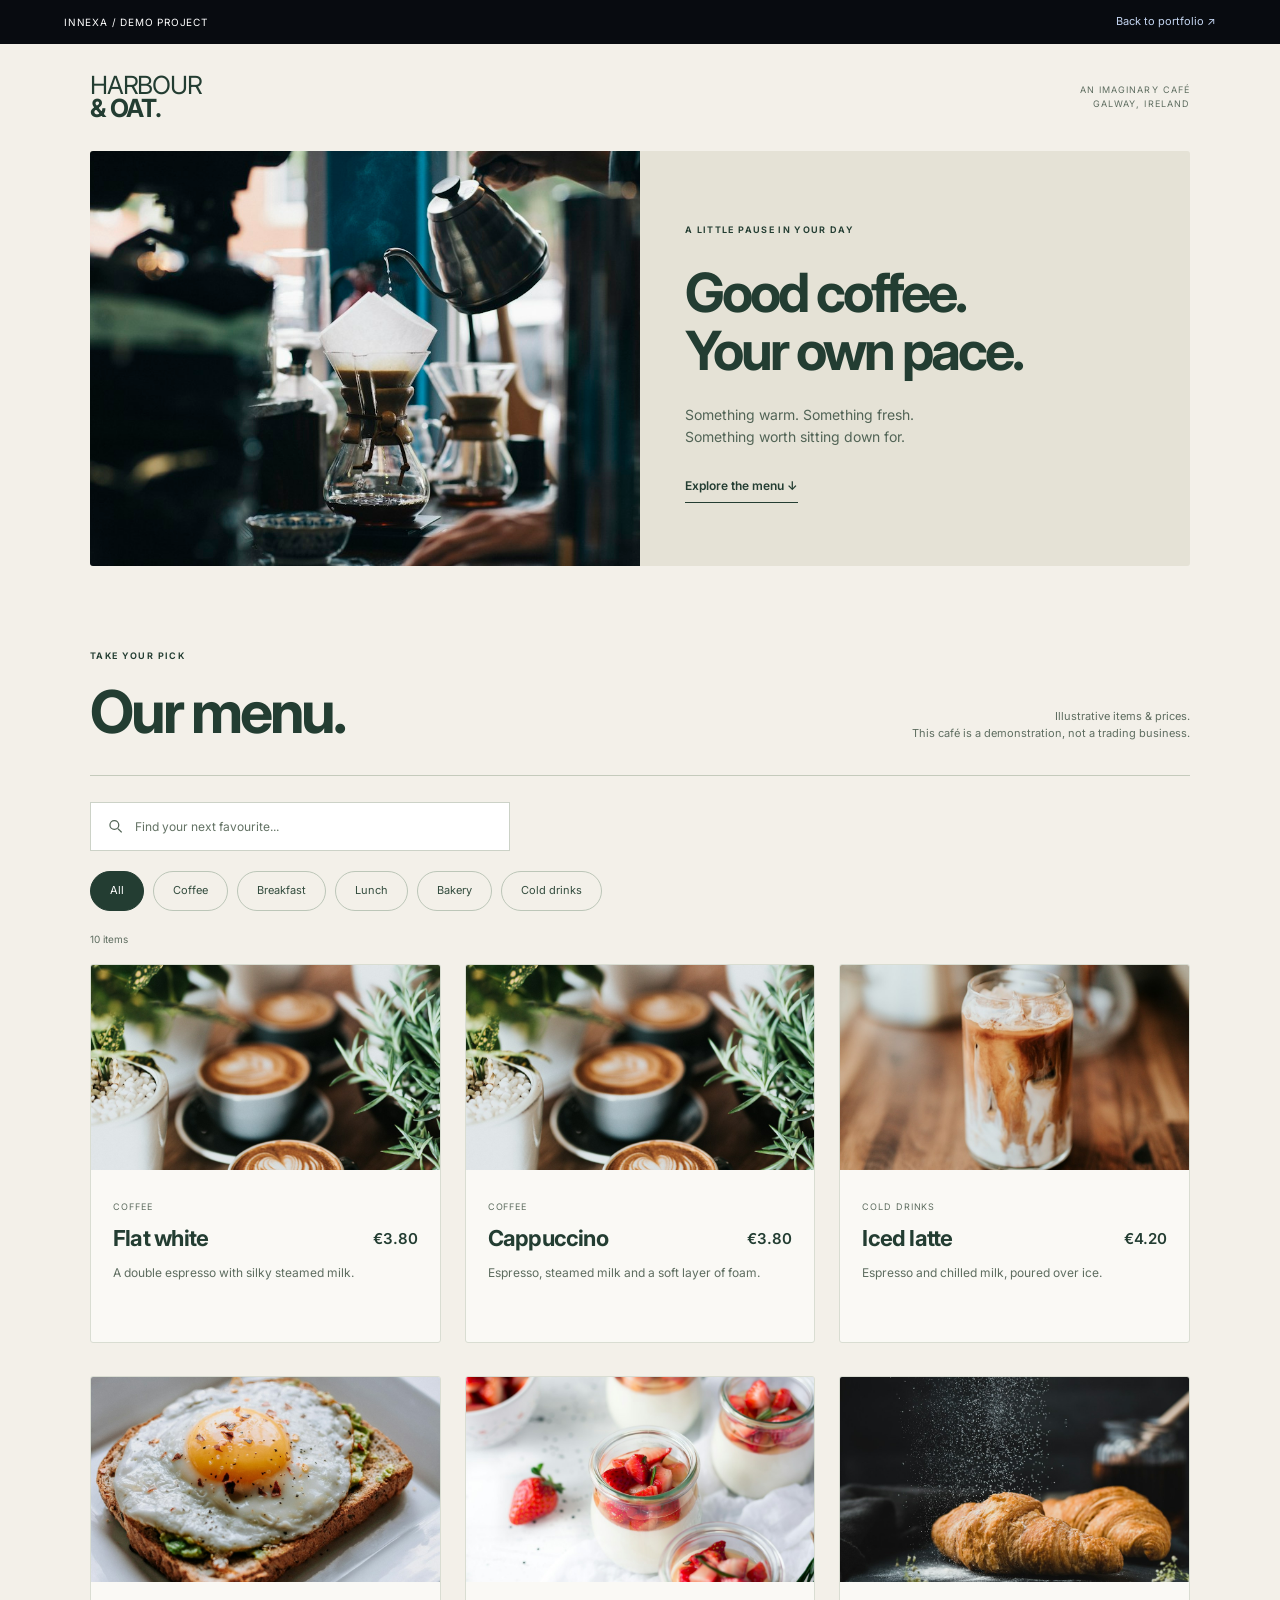
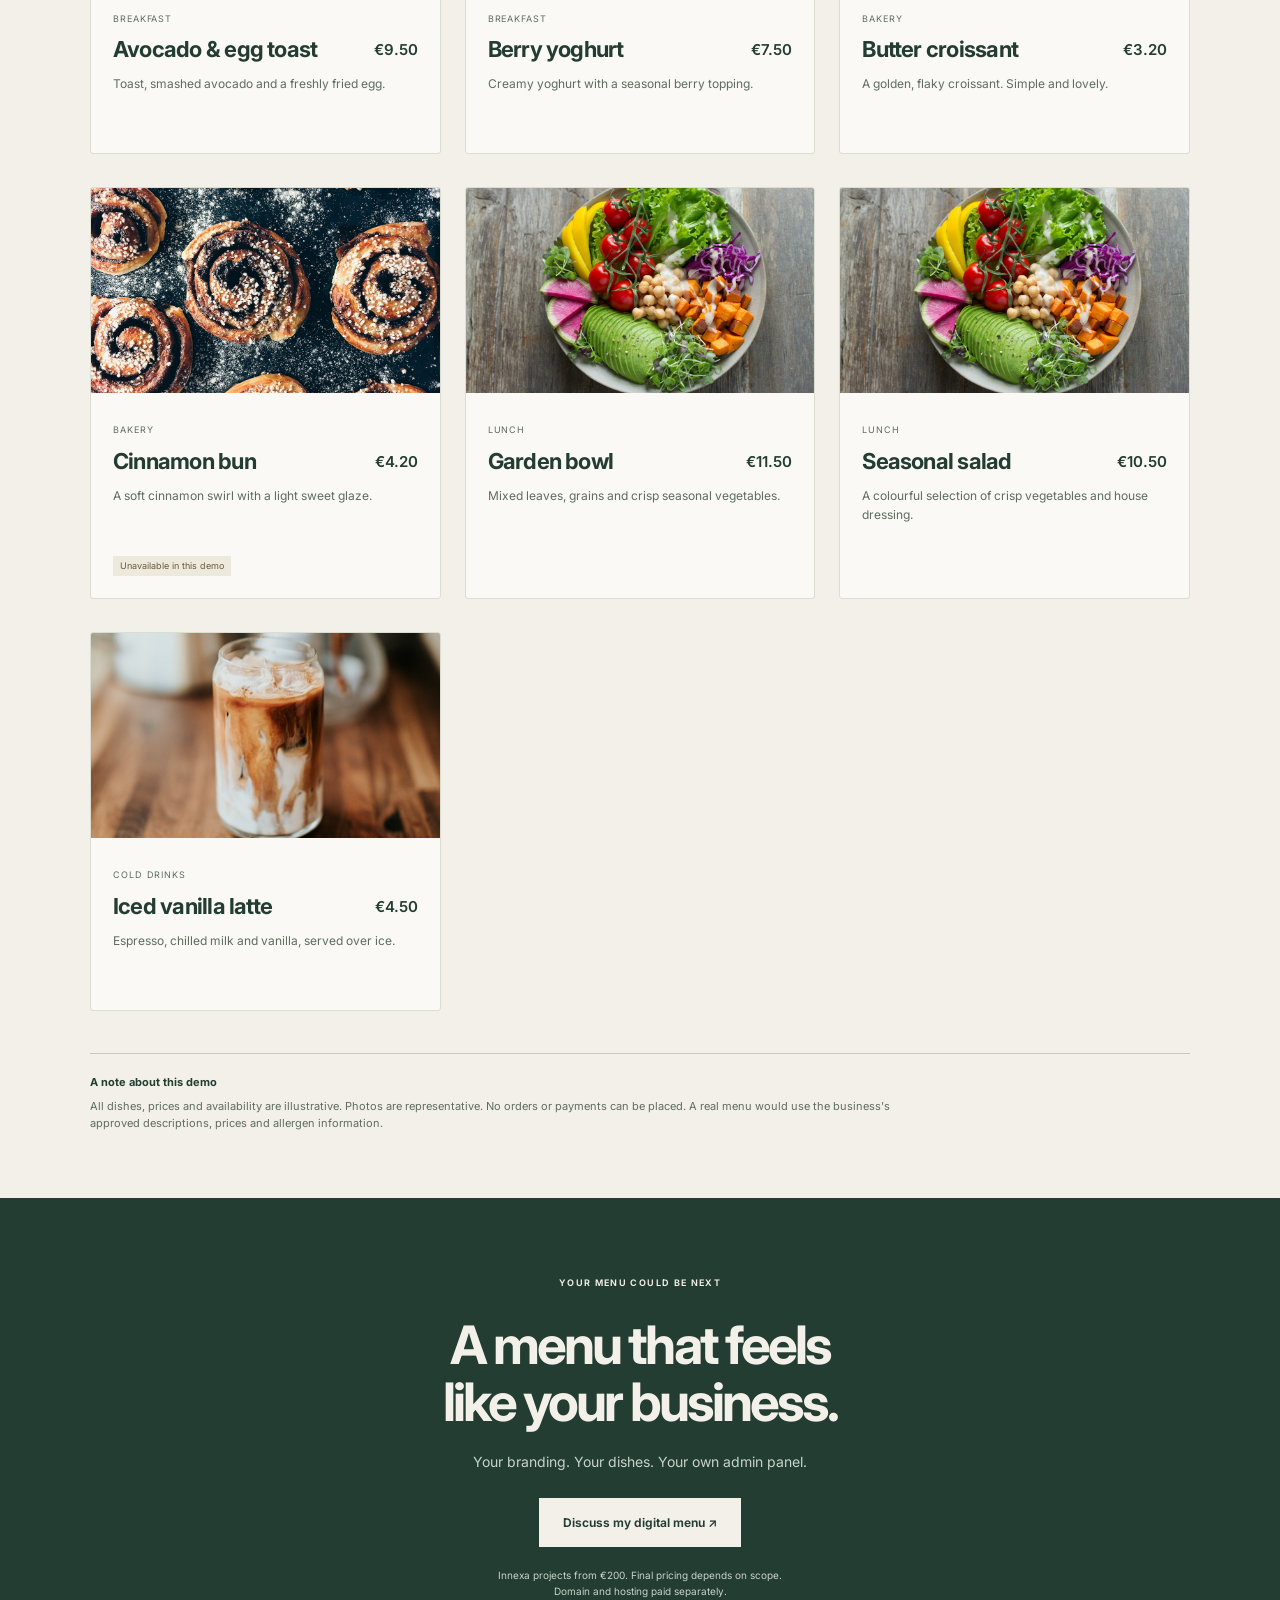
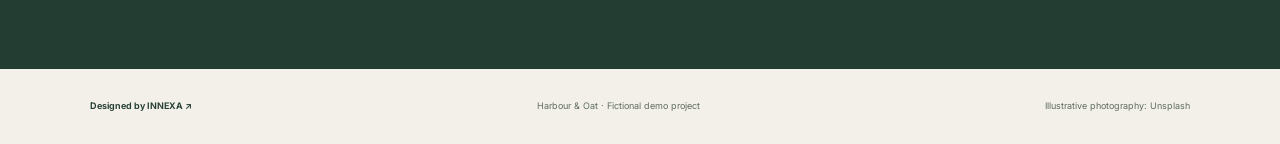
==== menu.html @ e9f26f2a "Add Innexa Galway portfolio, menu demo and sales materials" ====
<!doctype html><html lang="en-IE"><head><meta charset="utf-8"><meta name="viewport" content="width=device-width,initial-scale=1"><title>Harbour &amp; Oat | Innexa Digital Menu Demo</title><meta name="description" content="Try an illustrative café menu by Innexa. Browse dishes, filter categories and search. Demo project only."><meta name="theme-color" content="#f3f0e9"><link rel="icon" href="assets/favicon.svg" type="image/svg+xml"><link rel="stylesheet" href="menu.css"><script src="menu.js" defer></script></head><body>
<a class="skip" href="#menu">Skip to menu</a>
<div class="demo-banner"><span>INNEXA / DEMO PROJECT</span><a href="index.html">Back to portfolio ↗</a></div>
<header class="cafe-header"><a href="menu.html" class="cafe-logo" aria-label="Harbour and Oat demo home">HARBOUR<br><b>&amp; OAT.</b></a><span>AN IMAGINARY CAFÉ<br>GALWAY, IRELAND</span></header>
<main><section class="cafe-hero"><img src="assets/cafe.jpg" width="900" height="600" alt="A café table with coffee, illustrative photography"><div><span class="kicker">A LITTLE PAUSE IN YOUR DAY</span><h1>Good coffee.<br>Your own pace.</h1><p>Something warm. Something fresh.<br>Something worth sitting down for.</p><a href="#menu">Explore the menu ↓</a></div></section>
<section id="menu" class="menu-section"><div class="menu-heading"><div><span class="kicker">TAKE YOUR PICK</span><h2>Our menu.</h2></div><p>Illustrative items &amp; prices.<br>This café is a demonstration, not a trading business.</p></div>
<div class="controls"><label class="search-label" for="search"><span class="sr-only">Search the menu</span><svg viewBox="0 0 24 24" aria-hidden="true"><circle cx="10" cy="10" r="6"/><path d="m15 15 5 5"/></svg><input type="search" id="search" placeholder="Find your next favourite..." autocomplete="off"></label><div class="categories" role="group" aria-label="Filter menu by category"><button type="button" data-category="All" aria-pressed="true">All</button><button type="button" data-category="Coffee" aria-pressed="false">Coffee</button><button type="button" data-category="Breakfast" aria-pressed="false">Breakfast</button><button type="button" data-category="Lunch" aria-pressed="false">Lunch</button><button type="button" data-category="Bakery" aria-pressed="false">Bakery</button><button type="button" data-category="Cold drinks" aria-pressed="false">Cold drinks</button></div></div>
<p id="result-count" class="result-count" aria-live="polite"></p><div id="menu-grid" class="menu-grid"></div><div id="empty" class="empty" hidden><h3>No matches this time.</h3><p>Try another dish or choose a different category.</p><button type="button" id="clear">Clear search &amp; filters</button></div><noscript><p>Please enable JavaScript to browse this interactive demonstration. Our portfolio and contact details remain available from the link above.</p></noscript>
<div class="menu-note"><b>A note about this demo</b><p>All dishes, prices and availability are illustrative. Photos are representative. No orders or payments can be placed. A real menu would use the business's approved descriptions, prices and allergen information.</p></div></section>
<section class="cafe-cta"><span class="kicker">YOUR MENU COULD BE NEXT</span><h2>A menu that feels<br>like your business.</h2><p>Your branding. Your dishes. Your own admin panel.</p><a class="cafe-button" href="https://wa.me/5519995203113?text=Hi%20Otavio%2C%20I%20tried%20your%20menu%20demo%20and%20would%20like%20a%20quote%20for%20my%20business.">Discuss my digital menu ↗</a><small>Innexa projects from €200. Final pricing depends on scope.<br>Domain and hosting paid separately.</small></section></main>
<footer class="cafe-footer"><a href="index.html">Designed by INNEXA ↗</a><span>Harbour &amp; Oat · Fictional demo project</span><span>Illustrative photography: Unsplash</span></footer>
</body></html>
---- menu.css ----
@font-face{font-family:Innexa;src:url('assets/Inter.ttf') format('truetype');font-weight:100 900;font-display:swap}
*{box-sizing:border-box}html{scroll-behavior:smooth;scroll-padding-top:25px}body{margin:0;background:#f3f0e9;color:#233d32;font-family:Innexa,Arial,sans-serif;line-height:1.6;-webkit-font-smoothing:antialiased}a{color:inherit;text-decoration:none}button,input{font:inherit}a:focus-visible,button:focus-visible,input:focus-visible{outline:3px solid #0869ff;outline-offset:5px}img{display:block;width:100%;object-fit:cover}h1,h2,h3,p{margin:0}h1,h2,h3{line-height:1.07;letter-spacing:-.055em}button{cursor:pointer}
.demo-banner{background:#080b10;color:#fff;padding:13px 5%;display:flex;align-items:center;justify-content:space-between;font-size:10px;letter-spacing:.08em}.demo-banner>a{font-size:11px;color:#c4d5f1;letter-spacing:0}.cafe-header{width:min(1100px,90%);margin:auto;display:flex;justify-content:space-between;align-items:center;padding-block:30px}.cafe-logo{font-size:25px;line-height:.95;letter-spacing:-.05em}.cafe-header>span{font-size:9px;letter-spacing:.12em;text-align:right;color:#5e6d60}
.cafe-hero{position:relative;width:min(1100px,90%);margin:0 auto 75px;display:grid;grid-template-columns:1fr 1fr;background:#e5e2d6;min-height:415px;border-radius:3px;overflow:hidden}.cafe-hero>img{height:100%;min-height:415px}.cafe-hero>div{padding:55px 45px;align-self:center}.kicker{font-size:9px;letter-spacing:.15em;font-weight:650}.cafe-hero h1{font-size:54px;margin:24px 0}.cafe-hero p{font-size:14px;color:#526456}.cafe-hero a{font-size:12px;font-weight:600;display:inline-block;margin-top:28px;border-bottom:1px solid #233d32;padding-bottom:6px}
.menu-section{width:min(1100px,90%);margin:auto}.menu-heading{display:flex;align-items:flex-end;justify-content:space-between;gap:25px;margin-bottom:32px}.menu-heading h2{font-size:59px;margin-top:13px}.menu-heading>p{font-size:11px;color:#5e6d60;text-align:right;max-width:280px}.controls{padding:26px 0 20px;border-top:1px solid #c4cabc}.search-label{display:flex;align-items:center;background:#fff;border:1px solid #ccd2c7;padding:0 16px;gap:10px;max-width:420px}.search-label svg{fill:none;stroke:#526456;stroke-width:1.7;width:19px;height:19px}.search-label input{border:0;background:transparent;color:#233d32;padding:14px 0;min-width:0;width:100%;font-size:12px;outline-offset:10px}.search-label input::placeholder{color:#637264}.categories{display:flex;gap:9px;flex-wrap:wrap;margin-top:20px}.categories button{background:transparent;color:#334c3e;padding:10px 19px;border:1px solid #bcc6b8;border-radius:30px;font-size:11px;min-height:40px}.categories button[aria-pressed=true]{background:#233d32;color:#fff;border-color:#233d32}.categories button:hover{border-color:#233d32}.result-count{font-size:10px;color:#5e6d60;margin:0 0 17px}
.menu-grid{display:grid;grid-template-columns:repeat(3,1fr);gap:33px 24px}.menu-card{background:#faf9f5;border:1px solid #d9ddd2;border-radius:3px;overflow:hidden}.menu-card img{height:205px}.card-body{padding:22px}.card-category{font-size:9px;letter-spacing:.1em;text-transform:uppercase;color:#5e6d60}.card-heading{display:flex;justify-content:space-between;gap:12px;align-items:flex-start;margin-top:9px}.card-heading h3{font-size:22px;letter-spacing:-.035em}.card-heading .price{font-size:15px;white-space:nowrap;font-weight:600;line-height:1.6}.card-body p{font-size:12px;color:#5e6d60;margin-top:12px;min-height:57px}.unavailable{display:inline-block;font-size:9px;background:#eee9dd;color:#685c3b;padding:3px 7px;margin-top:13px}.menu-note{margin-block:42px 65px;border-top:1px solid #c4cabc;padding-top:20px;font-size:11px;color:#5e6d60}.menu-note b{color:#233d32}.menu-note p{margin-top:6px;max-width:820px}
.cafe-cta{background:#233d32;color:#f3f0e9;text-align:center;padding:70px 20px}.cafe-cta h2{font-size:53px;margin:24px 0 20px}.cafe-cta p{font-size:14px;color:#c8d4ca}.cafe-button{display:inline-block;background:#f3f0e9;color:#233d32;padding:15px 24px;font-size:12px;font-weight:650;margin-top:25px}.cafe-cta small{display:block;font-size:10px;color:#c8d4ca;margin-top:20px}.cafe-footer{width:min(1100px,90%);margin:auto;display:flex;justify-content:space-between;gap:20px;padding:30px 0;font-size:9px;color:#5e6d60}.cafe-footer>a{font-weight:650;color:#233d32}
.empty{text-align:center;padding:60px 15px}.empty h3{font-size:28px}.empty p{margin:15px 0;color:#5e6d60;font-size:13px}.empty button{border:1px solid #233d32;padding:12px 20px;background:#233d32;color:#fff;font-size:12px}.sr-only{position:absolute;width:1px;height:1px;padding:0;margin:-1px;overflow:hidden;clip:rect(0,0,0,0);white-space:nowrap;border:0}.skip{position:absolute;top:-100px;background:white;color:black;padding:10px;z-index:10}.skip:focus{top:10px}[hidden]{display:none!important}
@media(max-width:850px){.cafe-hero>div{padding:30px}.cafe-hero h1{font-size:43px}.menu-grid{grid-template-columns:repeat(2,1fr)}.menu-card img{height:210px}}
@media(max-width:550px){.demo-banner{font-size:8px;padding:13px 5%}.demo-banner>a{font-size:10px}.cafe-header{padding-block:25px}.cafe-hero{display:flex;flex-direction:column;margin-bottom:50px}.cafe-hero>img{height:220px;min-height:0}.cafe-hero>div{padding:32px 27px;width:100%}.cafe-hero h1{font-size:44px;margin:17px 0}.cafe-hero p{font-size:13px}.cafe-hero a{margin-top:20px}.menu-heading{display:block}.menu-heading h2{font-size:49px}.menu-heading>p{text-align:left;max-width:none;font-size:10px;margin-top:18px}.controls{padding-top:20px}.categories{gap:7px}.categories button{font-size:10px;padding:9px 15px}.menu-grid{grid-template-columns:1fr;gap:22px}.menu-card{display:grid;grid-template-columns:115px 1fr}.menu-card img{height:100%;min-height:180px}.card-body{padding:18px 16px}.card-heading{display:block}.card-heading h3{font-size:23px}.card-heading .price{font-size:14px;margin-top:6px;display:block}.card-body p{font-size:11px;min-height:0;margin-top:9px}.menu-note{margin-bottom:45px}.cafe-cta{padding-block:55px}.cafe-cta h2{font-size:39px}.cafe-footer{flex-wrap:wrap;gap:10px}.cafe-footer>span:last-child{width:100%}}
@media(prefers-reduced-motion:reduce){html{scroll-behavior:auto}}
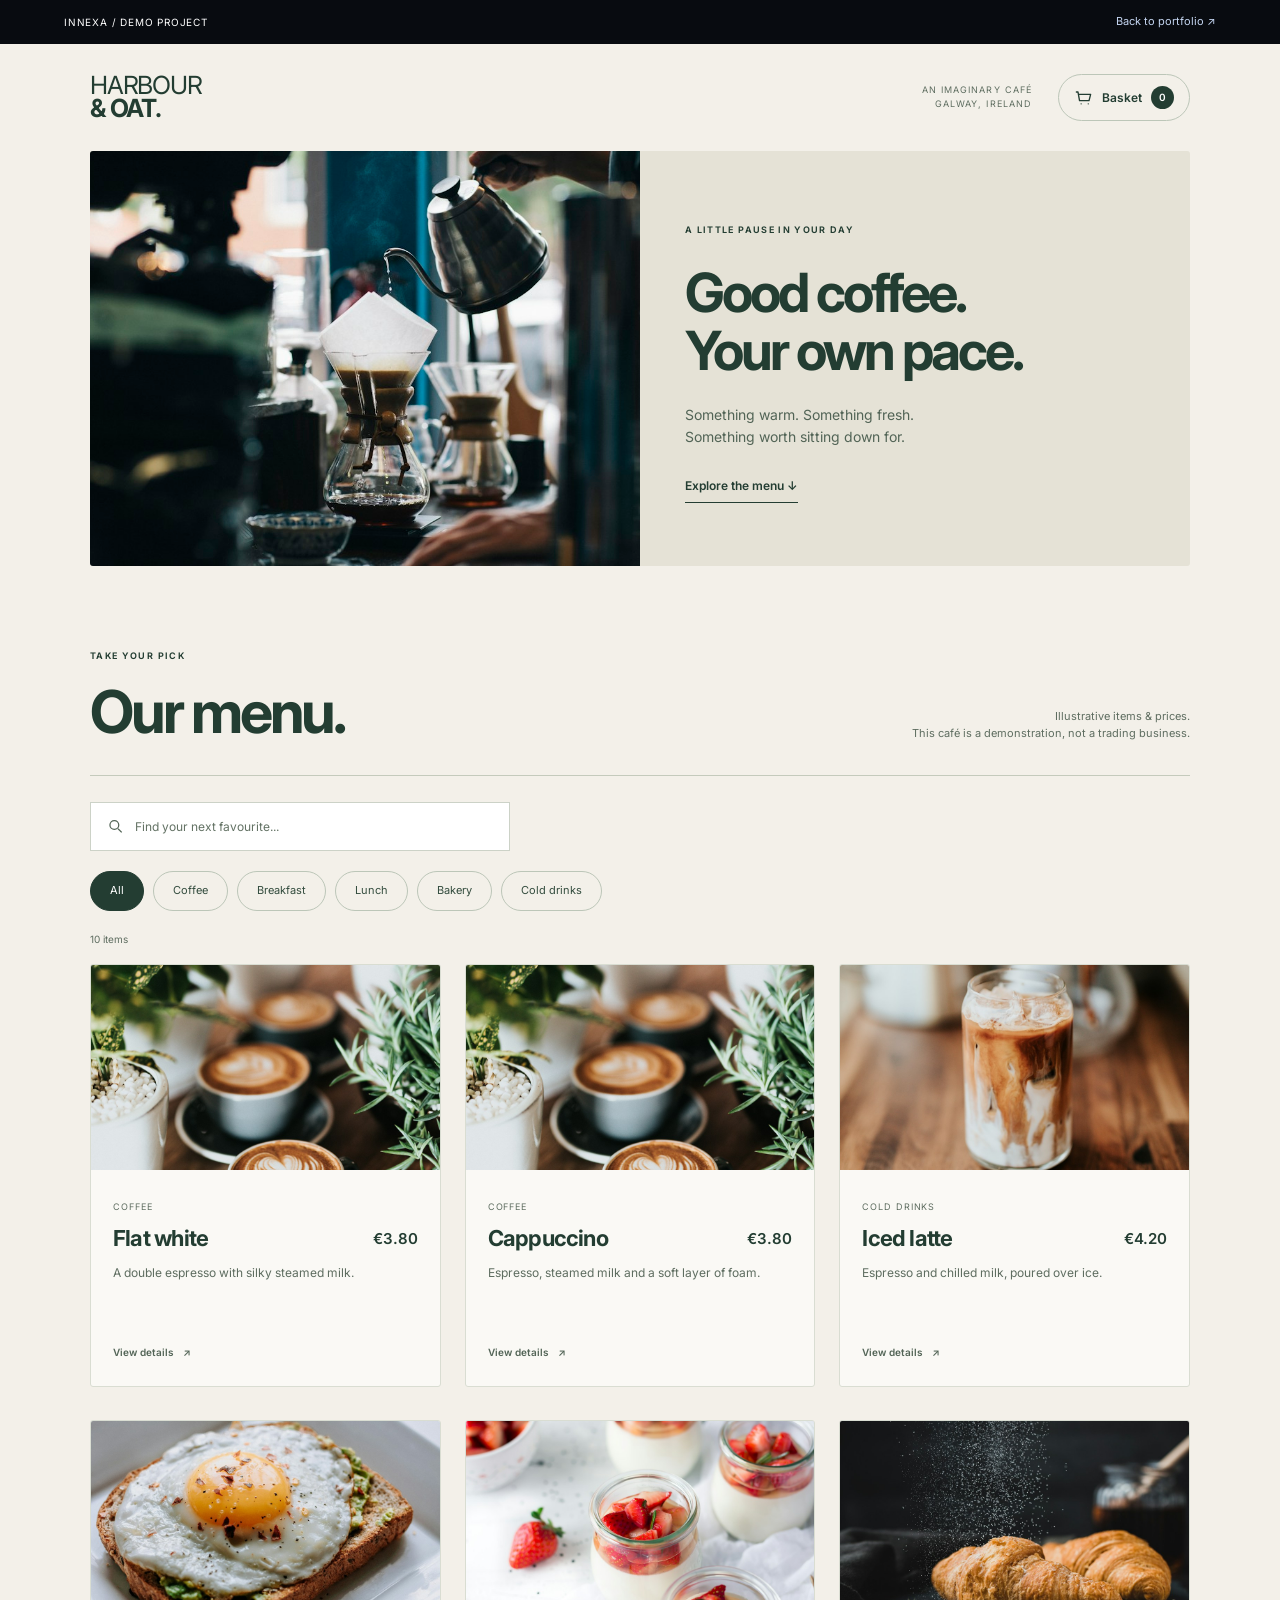
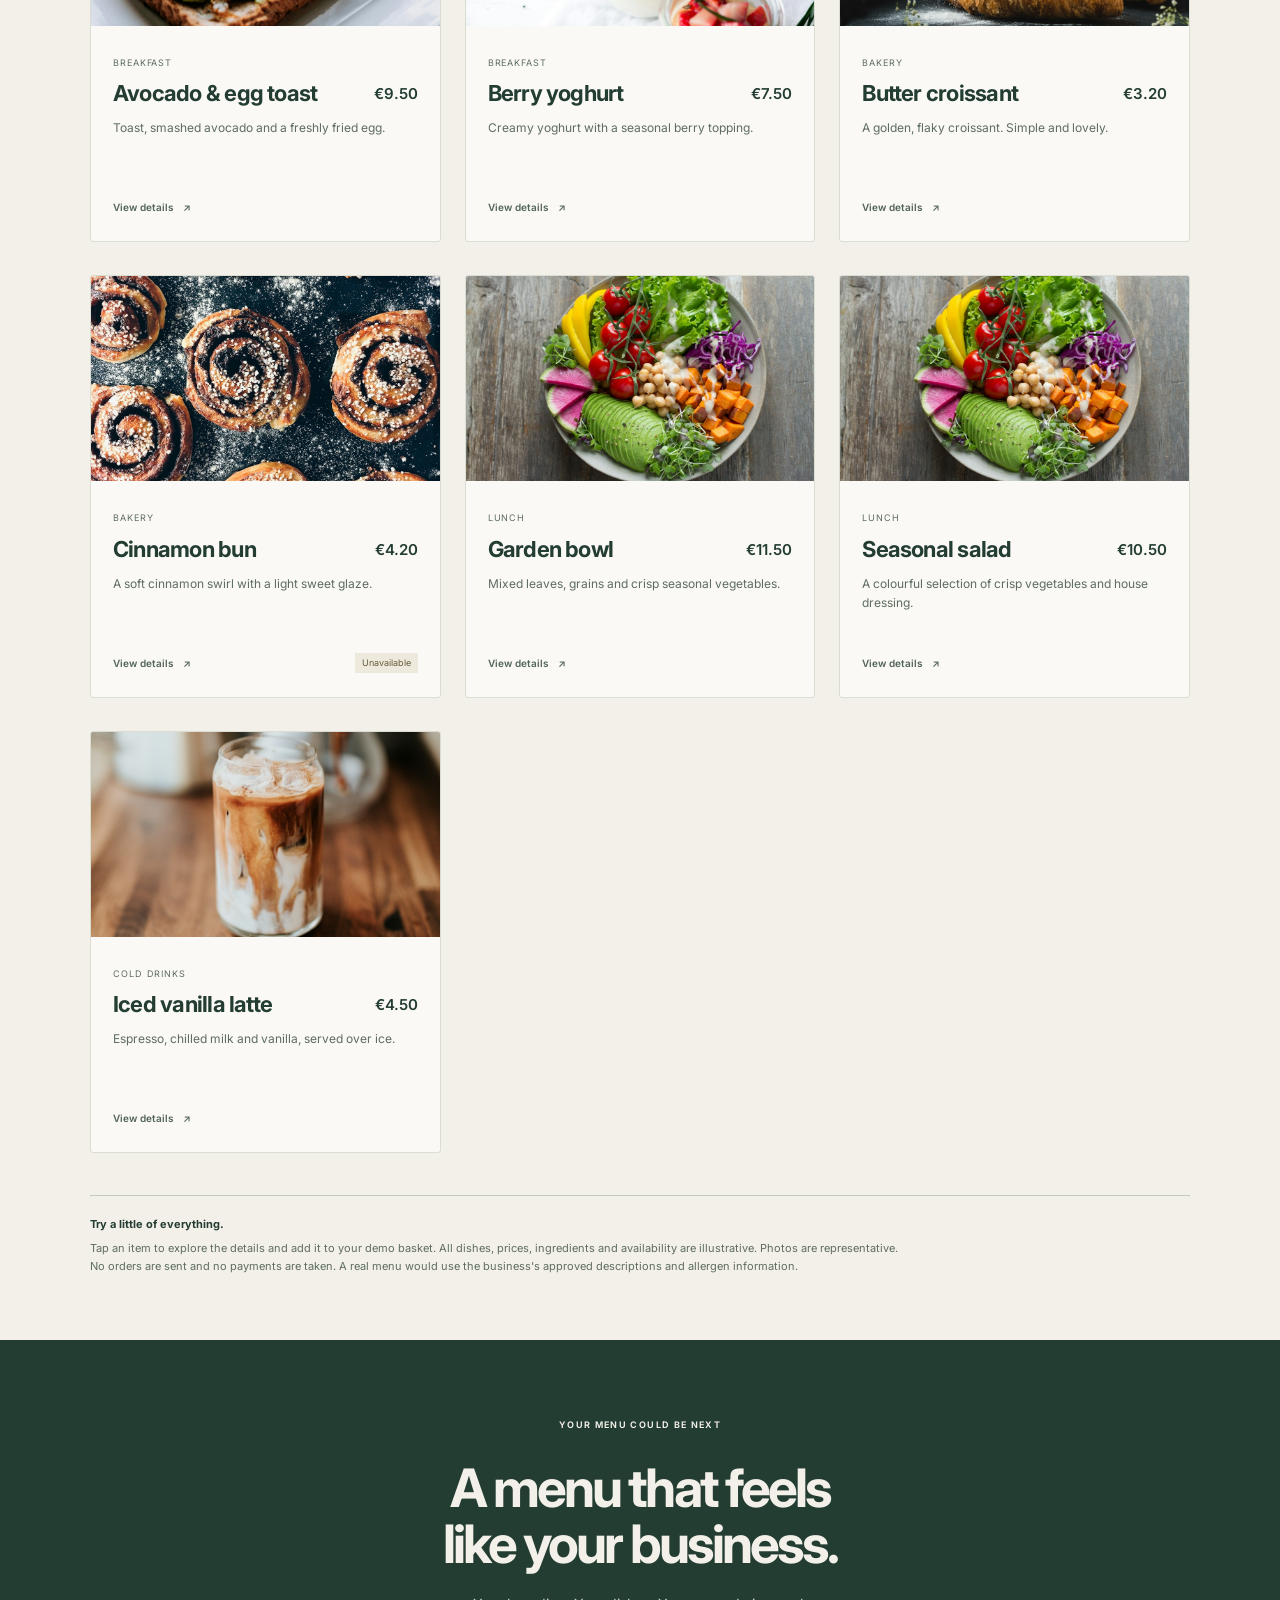
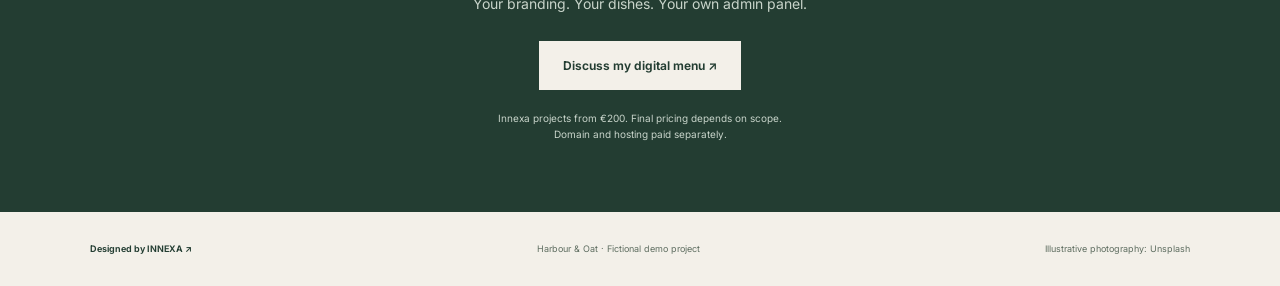
==== commit 1b43882d: "Add product details and interactive demo basket to cafe menu" ====
--- a/menu.html
+++ b/menu.html
@@ -1,12 +1,16 @@
 <!doctype html><html lang="en-IE"><head><meta charset="utf-8"><meta name="viewport" content="width=device-width,initial-scale=1"><title>Harbour &amp; Oat | Innexa Digital Menu Demo</title><meta name="description" content="Try an illustrative café menu by Innexa. Browse dishes, filter categories and search. Demo project only."><meta name="theme-color" content="#f3f0e9"><link rel="icon" href="assets/favicon.svg" type="image/svg+xml"><link rel="stylesheet" href="menu.css"><script src="menu.js" defer></script></head><body>
 <a class="skip" href="#menu">Skip to menu</a>
 <div class="demo-banner"><span>INNEXA / DEMO PROJECT</span><a href="index.html">Back to portfolio ↗</a></div>
-<header class="cafe-header"><a href="menu.html" class="cafe-logo" aria-label="Harbour and Oat demo home">HARBOUR<br><b>&amp; OAT.</b></a><span>AN IMAGINARY CAFÉ<br>GALWAY, IRELAND</span></header>
+<header class="cafe-header"><a href="menu.html" class="cafe-logo" aria-label="Harbour and Oat demo home">HARBOUR<br><b>&amp; OAT.</b></a><div class="header-right"><span>AN IMAGINARY CAFÉ<br>GALWAY, IRELAND</span><button type="button" class="basket-toggle" data-open-cart aria-haspopup="dialog" aria-label="View basket, 0 items"><svg viewBox="0 0 24 24" aria-hidden="true"><path d="M3 5h2l2 11h12l2-8H6M9 20h.01M18 20h.01"/></svg>Basket <span data-cart-count>0</span></button></div></header>
 <main><section class="cafe-hero"><img src="assets/cafe.jpg" width="900" height="600" alt="A café table with coffee, illustrative photography"><div><span class="kicker">A LITTLE PAUSE IN YOUR DAY</span><h1>Good coffee.<br>Your own pace.</h1><p>Something warm. Something fresh.<br>Something worth sitting down for.</p><a href="#menu">Explore the menu ↓</a></div></section>
 <section id="menu" class="menu-section"><div class="menu-heading"><div><span class="kicker">TAKE YOUR PICK</span><h2>Our menu.</h2></div><p>Illustrative items &amp; prices.<br>This café is a demonstration, not a trading business.</p></div>
 <div class="controls"><label class="search-label" for="search"><span class="sr-only">Search the menu</span><svg viewBox="0 0 24 24" aria-hidden="true"><circle cx="10" cy="10" r="6"/><path d="m15 15 5 5"/></svg><input type="search" id="search" placeholder="Find your next favourite..." autocomplete="off"></label><div class="categories" role="group" aria-label="Filter menu by category"><button type="button" data-category="All" aria-pressed="true">All</button><button type="button" data-category="Coffee" aria-pressed="false">Coffee</button><button type="button" data-category="Breakfast" aria-pressed="false">Breakfast</button><button type="button" data-category="Lunch" aria-pressed="false">Lunch</button><button type="button" data-category="Bakery" aria-pressed="false">Bakery</button><button type="button" data-category="Cold drinks" aria-pressed="false">Cold drinks</button></div></div>
 <p id="result-count" class="result-count" aria-live="polite"></p><div id="menu-grid" class="menu-grid"></div><div id="empty" class="empty" hidden><h3>No matches this time.</h3><p>Try another dish or choose a different category.</p><button type="button" id="clear">Clear search &amp; filters</button></div><noscript><p>Please enable JavaScript to browse this interactive demonstration. Our portfolio and contact details remain available from the link above.</p></noscript>
-<div class="menu-note"><b>A note about this demo</b><p>All dishes, prices and availability are illustrative. Photos are representative. No orders or payments can be placed. A real menu would use the business's approved descriptions, prices and allergen information.</p></div></section>
+<div class="menu-note"><b>Try a little of everything.</b><p>Tap an item to explore the details and add it to your demo basket. All dishes, prices, ingredients and availability are illustrative. Photos are representative. No orders are sent and no payments are taken. A real menu would use the business's approved descriptions and allergen information.</p></div></section>
 <section class="cafe-cta"><span class="kicker">YOUR MENU COULD BE NEXT</span><h2>A menu that feels<br>like your business.</h2><p>Your branding. Your dishes. Your own admin panel.</p><a class="cafe-button" href="https://wa.me/5519995203113?text=Hi%20Otavio%2C%20I%20tried%20your%20menu%20demo%20and%20would%20like%20a%20quote%20for%20my%20business.">Discuss my digital menu ↗</a><small>Innexa projects from €200. Final pricing depends on scope.<br>Domain and hosting paid separately.</small></section></main>
 <footer class="cafe-footer"><a href="index.html">Designed by INNEXA ↗</a><span>Harbour &amp; Oat · Fictional demo project</span><span>Illustrative photography: Unsplash</span></footer>
+<button type="button" class="floating-basket" data-open-cart aria-haspopup="dialog" hidden><span>View basket <b data-cart-count>0</b></span><strong id="floating-total">€0.00</strong><span aria-hidden="true">↗</span></button>
+<div id="basket-feedback" class="basket-feedback" role="status" aria-live="polite" aria-atomic="true"></div>
+<dialog id="product-dialog" class="product-dialog" aria-labelledby="product-title"><div id="product-detail"></div></dialog>
+<dialog id="cart-dialog" class="cart-dialog" aria-labelledby="cart-title"><div class="cart-shell"><div class="dialog-heading"><div><span class="kicker">JUST TRYING THINGS OUT</span><h2 id="cart-title">Your basket.</h2></div><button type="button" class="close-dialog" data-close-cart aria-label="Close basket">×</button></div><p class="simulation-note">Simulation only. No orders are sent and no payments are taken.</p><div id="cart-content"></div></div></dialog>
 </body></html>
--- a/menu.css
+++ b/menu.css
@@ -9,3 +9,11 @@
 @media(max-width:850px){.cafe-hero>div{padding:30px}.cafe-hero h1{font-size:43px}.menu-grid{grid-template-columns:repeat(2,1fr)}.menu-card img{height:210px}}
 @media(max-width:550px){.demo-banner{font-size:8px;padding:13px 5%}.demo-banner>a{font-size:10px}.cafe-header{padding-block:25px}.cafe-hero{display:flex;flex-direction:column;margin-bottom:50px}.cafe-hero>img{height:220px;min-height:0}.cafe-hero>div{padding:32px 27px;width:100%}.cafe-hero h1{font-size:44px;margin:17px 0}.cafe-hero p{font-size:13px}.cafe-hero a{margin-top:20px}.menu-heading{display:block}.menu-heading h2{font-size:49px}.menu-heading>p{text-align:left;max-width:none;font-size:10px;margin-top:18px}.controls{padding-top:20px}.categories{gap:7px}.categories button{font-size:10px;padding:9px 15px}.menu-grid{grid-template-columns:1fr;gap:22px}.menu-card{display:grid;grid-template-columns:115px 1fr}.menu-card img{height:100%;min-height:180px}.card-body{padding:18px 16px}.card-heading{display:block}.card-heading h3{font-size:23px}.card-heading .price{font-size:14px;margin-top:6px;display:block}.card-body p{font-size:11px;min-height:0;margin-top:9px}.menu-note{margin-bottom:45px}.cafe-cta{padding-block:55px}.cafe-cta h2{font-size:39px}.cafe-footer{flex-wrap:wrap;gap:10px}.cafe-footer>span:last-child{width:100%}}
 @media(prefers-reduced-motion:reduce){html{scroll-behavior:auto}}
+.header-right{display:flex;align-items:center;gap:26px}.header-right>span{font-size:9px;letter-spacing:.12em;text-align:right;color:#5e6d60}.basket-toggle{display:flex;align-items:center;gap:9px;border:1px solid #bcc6b8;border-radius:30px;background:transparent;color:#233d32;padding:11px 15px;font-size:12px;font-weight:600;min-height:44px}.basket-toggle svg{width:19px;height:19px;fill:none;stroke:currentColor;stroke-width:1.7;stroke-linecap:round;stroke-linejoin:round}.basket-toggle [data-cart-count]{display:grid;place-items:center;border-radius:50%;min-width:23px;height:23px;background:#233d32;color:#fff;font-size:10px;padding:0 5px}
+.product-open{display:block;border:0;background:transparent;color:inherit;padding:0;text-align:left;width:100%;height:100%}.product-open:hover .view-details{color:#233d32}.product-open:hover>img{filter:brightness(.96)}.product-open:focus-visible{outline-offset:-4px}.card-body,.card-description,.card-name{display:block}.card-name{font-size:22px;letter-spacing:-.035em;line-height:1.07;font-weight:700}.card-description{font-size:12px;color:#5e6d60;margin-top:12px;min-height:57px}.card-foot{display:flex;align-items:center;justify-content:space-between;gap:8px;margin-top:20px;min-height:24px}.view-details{font-size:10px;font-weight:600;color:#526456}.view-details>span{margin-left:6px}.card-foot .unavailable{margin:0}
+.floating-basket{position:fixed;z-index:15;bottom:22px;left:50%;transform:translateX(-50%);width:min(420px,calc(100% - 32px));display:flex;justify-content:space-between;align-items:center;gap:15px;border:1px solid #719883;border-radius:8px;background:#233d32;color:#fff;padding:17px 20px;box-shadow:0 8px 35px #102a3340;font-size:13px;min-height:59px}.floating-basket b{display:inline-grid;place-items:center;background:#f3f0e9;color:#233d32;border-radius:50%;min-width:24px;height:24px;font-size:11px;margin-left:10px}.floating-basket strong{margin-left:auto;font-size:14px}.basket-feedback{position:fixed;z-index:20;bottom:96px;left:50%;transform:translate(-50%,12px);background:#080b10;color:#fff;max-width:calc(100% - 32px);padding:12px 18px;border-radius:5px;box-shadow:0 4px 20px #0002;font-size:12px;text-align:center;opacity:0;pointer-events:none;transition:opacity .15s,transform .15s}.basket-feedback.visible{opacity:1;transform:translate(-50%,0)}body:has(.floating-basket:not([hidden])){padding-bottom:90px}.dialog-open{overflow:hidden}
+dialog{color:#233d32;background:#f8f6f0;border:0;padding:0;box-shadow:0 15px 80px #0003}dialog::backdrop{background:#0a151bb3;backdrop-filter:blur(4px)}.product-dialog{width:820px;max-width:calc(100% - 40px);max-height:calc(100dvh - 40px);border-radius:8px;overflow:auto}.product-dialog #product-detail{display:grid;grid-template-columns:.9fr 1.1fr}.product-photo{position:relative;min-height:100%;background:#e5e2d6}.product-photo>img{height:100%;min-height:550px;object-fit:cover}.close-dialog{border:1px solid #c6cec4;background:#f8f6f0;color:#233d32;width:40px;height:40px;border-radius:50%;font-size:27px;line-height:1;display:grid;place-items:center;flex-shrink:0}.close-dialog:hover{background:#e5e9df}.product-photo .close-dialog{position:absolute;top:16px;left:16px;box-shadow:0 2px 10px #0001}.photo-demo-label{position:absolute;bottom:18px;left:18px;background:#f8f6f0ed;color:#233d32;padding:6px 9px;font-size:8px;letter-spacing:.1em}.product-info{padding:35px 30px}.product-title-row{display:flex;align-items:flex-start;justify-content:space-between;gap:18px;margin:18px 0 20px}.product-title-row h2{font-size:34px}.product-title-row>strong{font-size:20px;white-space:nowrap;line-height:1.4}.product-description{font-size:13px;color:#526456;line-height:1.7}.product-facts{border-top:1px solid #d2d8cb;margin-top:24px;padding-top:20px;display:grid;gap:15px}.product-facts span{font-size:8px;letter-spacing:.12em;font-weight:650}.product-facts p{font-size:12px;margin-top:4px}.ingredient-note{font-size:10px;color:#5e6d60;margin-top:17px;line-height:1.6}.product-purchase{display:flex;gap:12px;margin-top:26px;align-items:stretch}.quantity-control{display:inline-flex;align-items:center;justify-content:space-between;border:1px solid #bfc9ba;border-radius:4px;flex-shrink:0;height:45px;background:#fff9;overflow:hidden}.quantity-control button{border:0;background:transparent;color:#233d32;font-size:21px;width:36px;height:43px;display:grid;place-items:center;line-height:1}.quantity-control button:hover:not(:disabled){background:#e3eadd}.quantity-control output{min-width:24px;text-align:center;font-size:13px;font-weight:600}.quantity-control button:disabled{color:#aab3a8;cursor:default}.add-to-basket,.continue-browsing{border:1px solid #233d32;background:#233d32;color:#fff;border-radius:4px;padding:12px 16px;min-height:45px;font-size:12px;font-weight:600}.add-to-basket{flex:1}.add-to-basket:disabled{background:#e6e7df;border-color:#d2d8cb;color:#656f64;cursor:default}.quantity-note{font-size:9px;color:#5e6d60;margin-top:9px;min-height:15px}.simulation-note{border:1px solid #cbd3c5;background:#edf0e7;padding:11px 13px;font-size:10px;line-height:1.6;color:#4d624e}.product-info>.simulation-note{margin-top:20px}
+.cart-dialog{inset:0 0 0 auto;margin:0;width:min(540px,100%);max-width:100%;height:100dvh;max-height:100dvh;overflow:auto}.cart-shell{padding:30px}.dialog-heading{display:flex;justify-content:space-between;gap:20px;align-items:center;margin-bottom:24px}.dialog-heading h2{font-size:43px;margin-top:11px}.basket-count{font-size:11px;color:#5e6d60;margin:22px 0 0}.basket-item{display:grid;grid-template-columns:76px 1fr auto;gap:16px;padding:24px 0;border-bottom:1px solid #d3d9cd;align-items:start}.basket-item>img{width:76px;height:91px;border-radius:3px;object-fit:cover}.basket-item h3{font-size:19px;letter-spacing:-.035em;line-height:1.15}.basket-item-body>p{font-size:11px;color:#5e6d60;margin-top:6px}.basket-item-controls{display:flex;align-items:center;gap:12px;flex-wrap:wrap;margin-top:12px}.basket-item .quantity-control{height:35px}.basket-item .quantity-control button{width:31px;height:33px;font-size:18px}.basket-item .quantity-control output{min-width:20px;font-size:11px}.remove-item,.clear-basket{background:transparent;border:0;text-decoration:underline;text-underline-offset:3px;color:#5e6d60;font-size:10px;padding:6px 0}.line-total{font-size:13px;white-space:nowrap}.basket-summary{margin-top:28px}.basket-summary>div{display:flex;align-items:center;justify-content:space-between;gap:20px}.basket-summary h3{font-size:25px}.basket-summary strong{font-size:25px}.basket-summary>p{font-size:10px;color:#5e6d60;line-height:1.6;margin-top:13px}.basket-summary .continue-browsing{display:flex;width:100%;justify-content:space-between;align-items:center;margin-top:25px}.clear-basket{display:block;margin:15px auto}.basket-empty{text-align:center;padding:55px 10px}.basket-empty>span{font-size:55px;font-weight:300;color:#7a907b}.basket-empty h3{font-size:28px;line-height:1.15;margin-top:20px}.basket-empty p{font-size:13px;color:#5e6d60;margin:16px 0 25px}
+@media(max-width:650px){.header-right{gap:12px}.header-right>span{display:none}.basket-toggle{font-size:11px;padding:9px 12px}.product-dialog{max-width:calc(100% - 24px);max-height:calc(100dvh - 24px)}.product-dialog #product-detail{grid-template-columns:1fr}.product-photo{min-height:0}.product-photo>img{height:220px;min-height:0}.product-info{padding:25px 22px}.product-title-row h2{font-size:31px}.product-title-row>strong{font-size:18px}.product-purchase{flex-wrap:wrap;gap:10px}.product-purchase .quantity-control{flex:0 0 114px}.add-to-basket{min-width:150px}.product-description{font-size:12px}.cart-shell{padding:25px 20px}.dialog-heading h2{font-size:38px}.basket-item{grid-template-columns:64px 1fr auto;gap:11px}.basket-item>img{width:64px;height:84px}.basket-item h3{font-size:17px}.line-total{font-size:12px}.basket-item-controls{gap:10px}.basket-feedback{font-size:11px;width:max-content}.floating-basket{bottom:16px;padding:14px 17px}}
+@media(max-width:550px){.product-open{display:grid;grid-template-columns:115px 1fr}.menu-card{display:block}.product-open>img{height:100%;min-height:200px}.card-name{font-size:23px}.card-description{font-size:11px;min-height:0;margin-top:9px}.card-foot{margin-top:15px;flex-wrap:wrap}.card-heading .price{margin-top:8px}.unavailable{font-size:8px}.cafe-footer{padding-bottom:35px}}
+@media(prefers-reduced-motion:reduce){.basket-feedback{transition:none}}
